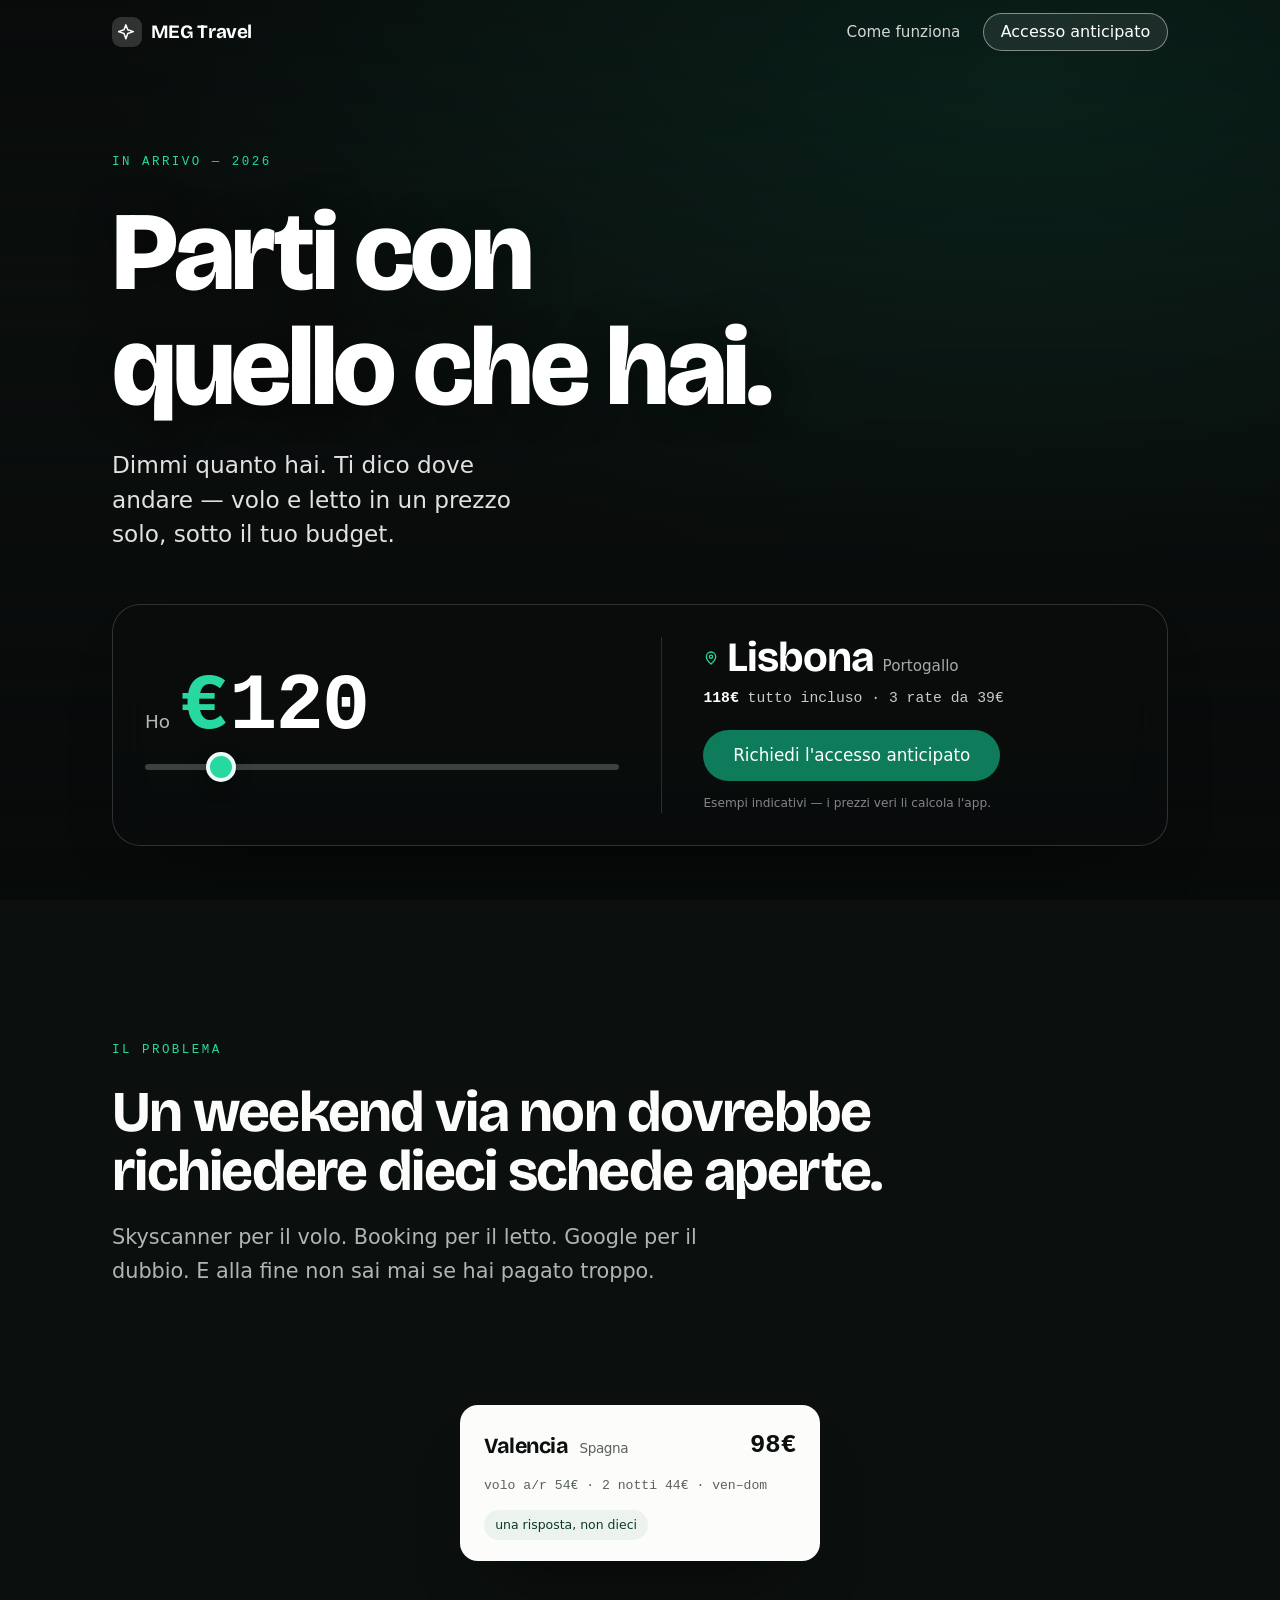
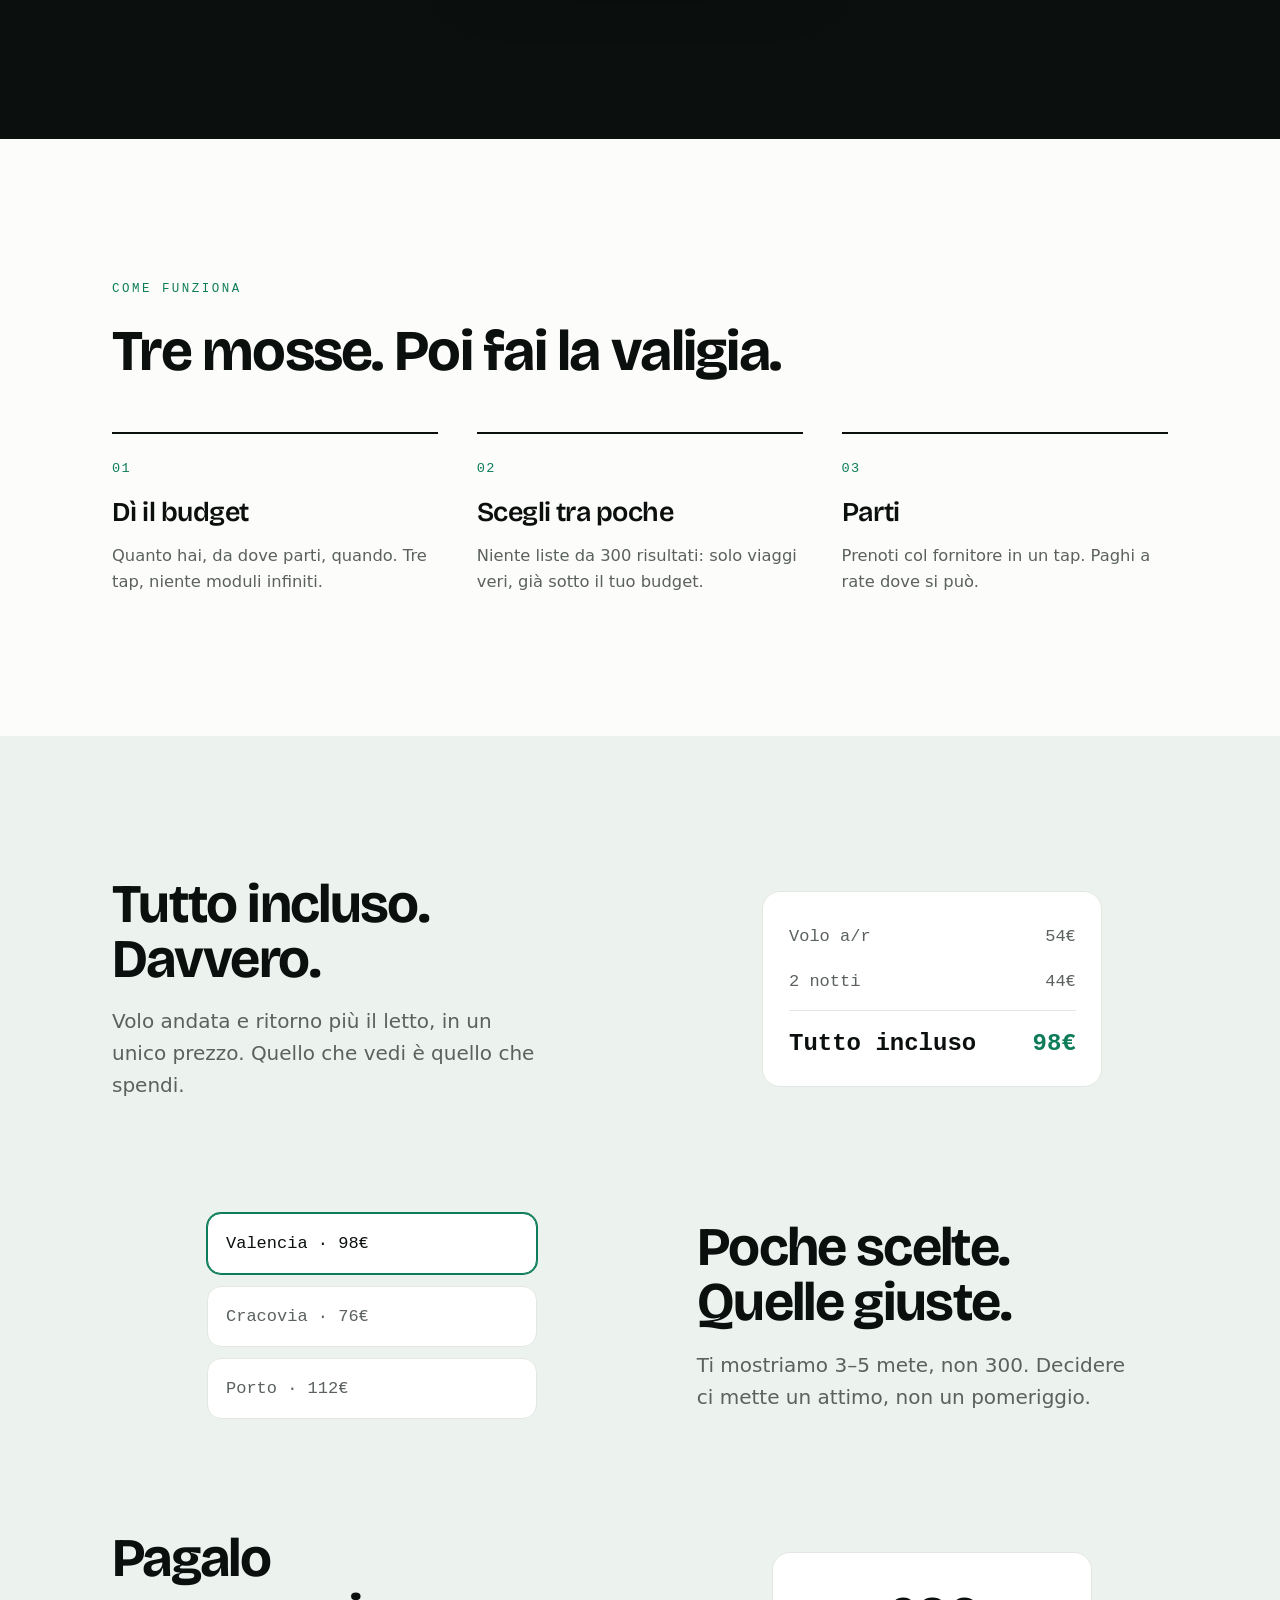
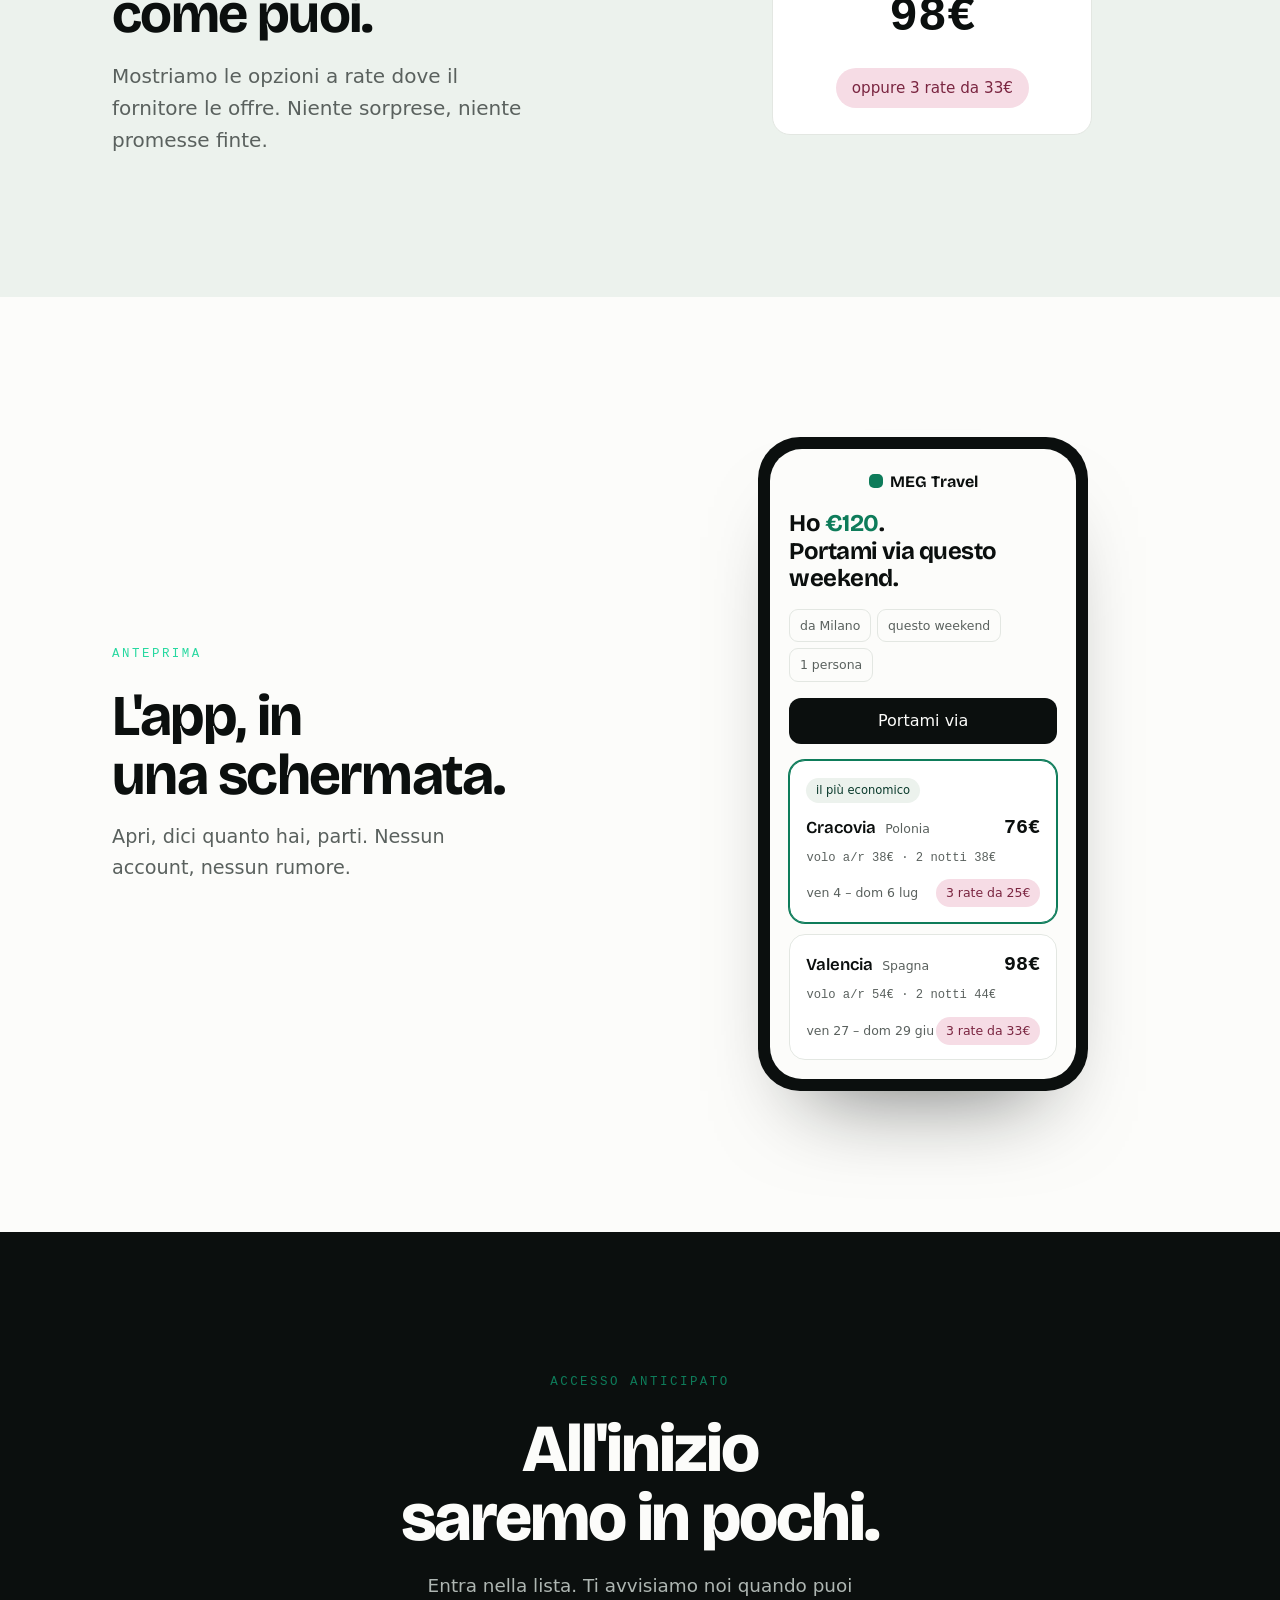
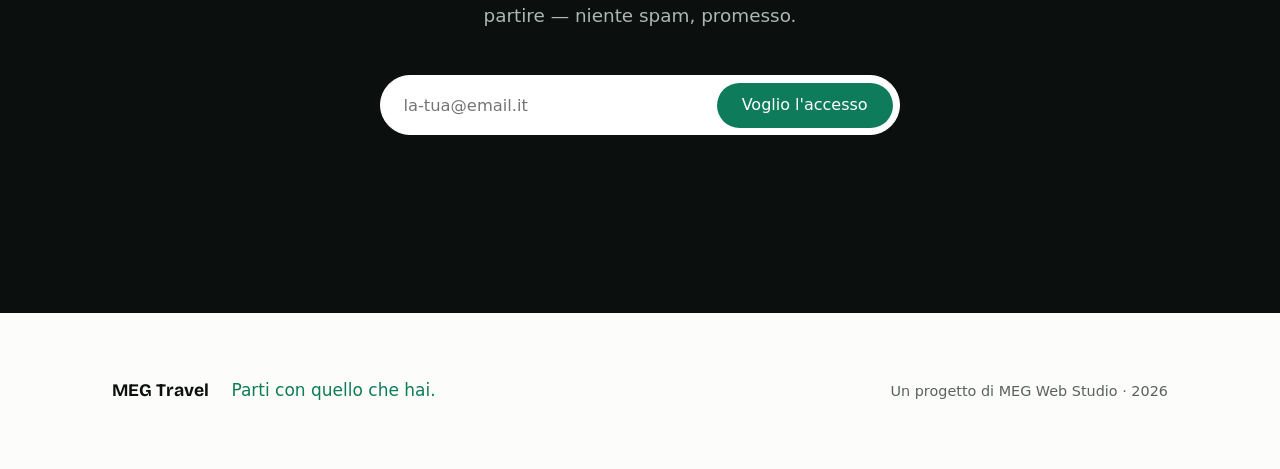
==== index.html @ f8bb0060 "MEG Travel landing (teaser)" ====
<!doctype html>
<html lang="it">
<head>
<meta charset="utf-8">
<meta name="viewport" content="width=device-width, initial-scale=1">
<title>MEG Travel — parti con quello che hai</title>
<meta name="description" content="Dimmi quanto hai e quando. Ti trovo dove andare: volo e letto in un prezzo solo, sotto il tuo budget. Anche a rate.">
<link rel="preconnect" href="https://fonts.googleapis.com">
<link rel="preconnect" href="https://fonts.gstatic.com" crossorigin>
<link href="https://fonts.googleapis.com/css2?family=Bricolage+Grotesque:opsz,wght@12..96,400;12..96,500;12..96,600;12..96,700;12..96,800&display=swap" rel="stylesheet">
<link rel="stylesheet" href="styles.css">
</head>
<body>
<a class="skip" href="#lista">Vai all'iscrizione</a>

<header class="nav" id="nav">
  <div class="container nav__inner">
    <a class="brand" href="#top" aria-label="MEG Travel, home">
      <span class="brand__mark" aria-hidden="true"><svg viewBox="0 0 24 24" width="18" height="18" fill="none" stroke="currentColor" stroke-width="2" stroke-linecap="round" stroke-linejoin="round"><path d="M10.5 2.5 13 9l7.5 2.5L13 14l-2.5 7L8 14 .5 11.5 8 9z"/></svg></span>
      <span class="brand__name">MEG&nbsp;Travel</span>
    </a>
    <nav class="nav__links">
      <a href="#come-funziona">Come funziona</a>
      <a class="btn btn--pill" href="#lista">Accesso anticipato</a>
    </nav>
  </div>
</header>

<main id="top">

  <section class="hero" aria-labelledby="hero-title">
    <div class="hero__bg" aria-hidden="true">
      <img class="hero__img" data-i="0" alt="" src="https://images.unsplash.com/photo-1719049811676-72c3409df39d?auto=format&fit=crop&w=1600&q=80">
      <img class="hero__img" data-i="1" alt="" src="https://images.unsplash.com/photo-1719401542194-95139aed215c?auto=format&fit=crop&w=1600&q=80">
      <img class="hero__img is-on" data-i="2" alt="" src="https://images.unsplash.com/photo-1748279944004-f1d733dc711b?auto=format&fit=crop&w=1600&q=80">
      <img class="hero__img" data-i="3" alt="" src="https://images.unsplash.com/photo-1603565816030-6b389eeb23cb?auto=format&fit=crop&w=1600&q=80">
      <img class="hero__img" data-i="4" alt="" src="https://images.unsplash.com/photo-1605182054023-17d71f44aa11?auto=format&fit=crop&w=1600&q=80">
      <img class="hero__img" data-i="5" alt="" src="https://images.unsplash.com/photo-1561642769-1bca263542e0?auto=format&fit=crop&w=1600&q=80">
      <div class="hero__scrim"></div>
    </div>

    <div class="hero__content container">
      <p class="eyebrow">In arrivo — 2026</p>
      <h1 class="hero__title" id="hero-title">Parti con<br>quello che hai.</h1>
      <p class="hero__lead">Dimmi quanto hai. Ti dico dove andare — volo e letto in un prezzo solo, sotto il tuo budget.</p>
    </div>

    <div class="hero__console container">
      <div class="console" aria-live="polite">
        <div class="console__left">
          <div class="console__budget">
            <span class="console__ho">Ho</span>
            <span class="console__amt"><span class="console__cur">€</span><span id="amt">120</span></span>
          </div>
          <input id="slider" class="console__slider" type="range" min="60" max="500" value="120" step="1" autocomplete="off" aria-label="Il tuo budget in euro">
        </div>
        <div class="console__right">
          <div class="console__dest">
            <span class="console__pin" aria-hidden="true">
              <svg viewBox="0 0 24 24" width="16" height="16" fill="none" stroke="currentColor" stroke-width="2" stroke-linecap="round" stroke-linejoin="round"><path d="M12 21s-7-6.2-7-11a7 7 0 0 1 14 0c0 4.8-7 11-7 11Z"/><circle cx="12" cy="10" r="2.4"/></svg>
            </span>
            <span class="console__city" id="city">Lisbona</span>
            <span class="console__country" id="country">Portogallo</span>
          </div>
          <div class="console__meta"><span class="console__allin" id="allin">118€</span> tutto incluso · <span id="rate">3 rate da 39€</span></div>
          <a class="btn btn--primary btn--big" href="#lista">Richiedi l'accesso anticipato</a>
          <p class="console__note">Esempi indicativi — i prezzi veri li calcola l'app.</p>
        </div>
      </div>
    </div>
  </section>

  <section class="pain" aria-labelledby="pain-title">
    <div class="container pain__inner">
      <p class="eyebrow eyebrow--light">Il problema</p>
      <h2 class="pain__title reveal" id="pain-title">Un weekend via non dovrebbe<br>richiedere dieci schede aperte.</h2>
      <p class="pain__body reveal">Skyscanner per il volo. Booking per il letto. Google per il dubbio.
        E alla fine non sai mai se hai pagato troppo.</p>

      <div class="collapse" id="collapse" aria-hidden="true">
        <div class="collapse__tabs">
          <span class="tab" style="--i:0">Skyscanner</span>
          <span class="tab" style="--i:1">Booking.com</span>
          <span class="tab" style="--i:2">Google Flights</span>
          <span class="tab" style="--i:3">Ryanair</span>
          <span class="tab" style="--i:4">Hostelworld</span>
          <span class="tab" style="--i:5">Maps</span>
        </div>
        <div class="collapse__card">
          <div class="mini">
            <div class="mini__city">Valencia <span>Spagna</span></div>
            <div class="mini__price">98€</div>
          </div>
          <div class="mini__meta">volo a/r 54€ · 2 notti 44€ · ven–dom</div>
          <div class="mini__tag">una risposta, non dieci</div>
        </div>
      </div>
    </div>
  </section>

  <section class="steps" id="come-funziona" aria-labelledby="steps-title">
    <div class="container">
      <p class="eyebrow reveal">Come funziona</p>
      <h2 class="section__title reveal" id="steps-title">Tre mosse. Poi fai la valigia.</h2>
      <ol class="steps__grid">
        <li class="step reveal">
          <span class="step__no">01</span>
          <h3 class="step__h">Dì il budget</h3>
          <p class="step__p">Quanto hai, da dove parti, quando. Tre tap, niente moduli infiniti.</p>
        </li>
        <li class="step reveal">
          <span class="step__no">02</span>
          <h3 class="step__h">Scegli tra poche</h3>
          <p class="step__p">Niente liste da 300 risultati: solo viaggi veri, già sotto il tuo budget.</p>
        </li>
        <li class="step reveal">
          <span class="step__no">03</span>
          <h3 class="step__h">Parti</h3>
          <p class="step__p">Prenoti col fornitore in un tap. Paghi a rate dove si può.</p>
        </li>
      </ol>
    </div>
  </section>

  <section class="features" aria-label="Cosa rende diverso MEG Travel">
    <div class="container features__list">
      <article class="feature reveal">
        <div class="feature__text">
          <h2 class="feature__h">Tutto incluso.<br>Davvero.</h2>
          <p class="feature__p">Volo andata e ritorno più il letto, in un unico prezzo.
            Quello che vedi è quello che spendi.</p>
        </div>
        <div class="feature__art" aria-hidden="true">
          <div class="pricecard">
            <div class="pricecard__row"><span>Volo a/r</span><span>54€</span></div>
            <div class="pricecard__row"><span>2 notti</span><span>44€</span></div>
            <div class="pricecard__sum"><span>Tutto incluso</span><span>98€</span></div>
          </div>
        </div>
      </article>

      <article class="feature feature--rev reveal">
        <div class="feature__text">
          <h2 class="feature__h">Poche scelte.<br>Quelle giuste.</h2>
          <p class="feature__p">Ti mostriamo 3–5 mete, non 300. Decidere ci mette un attimo,
            non un pomeriggio.</p>
        </div>
        <div class="feature__art" aria-hidden="true">
          <div class="stacklist">
            <span class="stacklist__row stacklist__row--on">Valencia · 98€</span>
            <span class="stacklist__row">Cracovia · 76€</span>
            <span class="stacklist__row">Porto · 112€</span>
          </div>
        </div>
      </article>

      <article class="feature reveal">
        <div class="feature__text">
          <h2 class="feature__h">Pagalo<br>come puoi.</h2>
          <p class="feature__p">Mostriamo le opzioni a rate dove il fornitore le offre.
            Niente sorprese, niente promesse finte.</p>
        </div>
        <div class="feature__art" aria-hidden="true">
          <div class="ratecard">
            <div class="ratecard__big">98€</div>
            <div class="ratecard__pill">oppure 3 rate da 33€</div>
          </div>
        </div>
      </article>
    </div>
  </section>

  <section class="showcase" aria-labelledby="showcase-title">
    <div class="container showcase__inner">
      <div class="showcase__copy">
        <p class="eyebrow eyebrow--light reveal">Anteprima</p>
        <h2 class="showcase__title reveal" id="showcase-title">L'app, in<br>una schermata.</h2>
        <p class="showcase__p reveal">Apri, dici quanto hai, parti. Nessun account, nessun rumore.</p>
      </div>

      <div class="phone reveal" aria-hidden="true">
        <div class="phone__screen">
          <div class="phone__head">
            <span class="phone__brand"><span class="phone__dot"></span> MEG Travel</span>
          </div>
          <p class="phone__hl">Ho <em>€120</em>.<br>Portami via questo weekend.</p>
          <div class="phone__pills">
            <span>da Milano</span><span>questo weekend</span><span>1 persona</span>
          </div>
          <button class="phone__go" type="button">Portami via</button>
          <div class="phone__results">
            <div class="trip trip--top">
              <span class="trip__tag">il più economico</span>
              <div class="trip__row"><span class="trip__city">Cracovia <i>Polonia</i></span><span class="trip__price">76€</span></div>
              <div class="trip__meta">volo a/r 38€ · 2 notti 38€</div>
              <div class="trip__foot"><span>ven 4 – dom 6 lug</span><span class="trip__rate">3 rate da 25€</span></div>
            </div>
            <div class="trip">
              <div class="trip__row"><span class="trip__city">Valencia <i>Spagna</i></span><span class="trip__price">98€</span></div>
              <div class="trip__meta">volo a/r 54€ · 2 notti 44€</div>
              <div class="trip__foot"><span>ven 27 – dom 29 giu</span><span class="trip__rate">3 rate da 33€</span></div>
            </div>
          </div>
        </div>
      </div>
    </div>
  </section>

  <section class="cta" id="lista" aria-labelledby="cta-title">
    <div class="container cta__inner">
      <p class="eyebrow reveal">Accesso anticipato</p>
      <h2 class="cta__title reveal" id="cta-title">All'inizio<br>saremo in pochi.</h2>
      <p class="cta__p reveal">Entra nella lista. Ti avvisiamo noi quando puoi partire — niente spam, promesso.</p>

      <form class="signup reveal" id="signup" novalidate>
        <div class="signup__field">
          <label class="sr-only" for="email">La tua email</label>
          <input id="email" name="email" type="email" inputmode="email" autocomplete="email"
                 placeholder="la-tua@email.it" required>
          <button class="btn btn--primary" type="submit">Voglio l'accesso</button>
        </div>
        <p class="signup__hint" id="signup-hint" role="status"></p>
      </form>
    </div>
  </section>
</main>

<footer class="foot">
  <div class="container foot__inner">
    <span class="foot__brand">MEG Travel</span>
    <span class="foot__tag">Parti con quello che hai.</span>
    <span class="foot__meta">Un progetto di MEG Web Studio · 2026</span>
  </div>
</footer>

<script src="app.js"></script>
</body>
</html>
---- styles.css ----
:root{
  --paper:#FCFCFA;
  --mist:#ECF2ED;
  --ink:#0B0F0E;
  --ink-soft:#5A615E;
  --line:#E3E7E2;
  --teal:#0E7C5A;
  --teal-bright:#27D8A0;
  --teal-ink:#0A3A2C;
  --blush:#F6DCE5;
  --blush-ink:#7A2540;

  --font-display:"Bricolage Grotesque",-apple-system,BlinkMacSystemFont,system-ui,sans-serif;
  --font-text:-apple-system,BlinkMacSystemFont,system-ui,"Segoe UI",Roboto,sans-serif;
  --font-mono:ui-monospace,"SF Mono","JetBrains Mono",Menlo,monospace;

  --container:1120px;
  --pad:clamp(1.25rem,5vw,2rem);
  --section-y:clamp(4.5rem,11vw,9rem);
  --r:18px;
  --r-lg:28px;
}

*{box-sizing:border-box;margin:0;padding:0}
html{scroll-behavior:smooth;-webkit-text-size-adjust:100%}
body{
  background:var(--paper);color:var(--ink);
  font-family:var(--font-text);font-size:17px;line-height:1.6;
  -webkit-font-smoothing:antialiased;text-rendering:optimizeLegibility;
  overflow-x:hidden;
}
a{color:inherit;text-decoration:none}
img,svg{display:block}
::selection{background:var(--teal);color:#fff}

.container{width:100%;max-width:var(--container);margin-inline:auto;padding-inline:var(--pad)}
.sr-only{position:absolute;width:1px;height:1px;padding:0;margin:-1px;overflow:hidden;clip:rect(0,0,0,0);white-space:nowrap;border:0}
.skip{position:absolute;left:-9999px;top:0;background:var(--ink);color:#fff;padding:.7rem 1rem;border-radius:0 0 var(--r) 0;z-index:200}
.skip:focus{left:0}

.eyebrow{
  font-family:var(--font-mono);font-size:.78rem;font-weight:500;
  letter-spacing:.2em;text-transform:uppercase;color:var(--teal);
  margin-bottom:1.4rem;
}
.eyebrow--light{color:var(--teal-bright)}

.section__title,.pain__title,.feature__h,.showcase__title,.cta__title,.hero__title{
  font-family:var(--font-display);font-weight:700;line-height:1.02;letter-spacing:-.03em;
}
.section__title{font-size:clamp(2rem,5.2vw,3.6rem);margin-bottom:.6rem}

:focus-visible{outline:2.5px solid var(--teal-bright);outline-offset:3px;border-radius:6px}

/* buttons */
.btn{
  display:inline-flex;align-items:center;justify-content:center;gap:.5rem;
  font-family:var(--font-text);font-size:1rem;font-weight:500;line-height:1;
  border:1px solid transparent;border-radius:999px;cursor:pointer;
  transition:transform .18s ease,background .18s ease,box-shadow .18s ease,color .18s ease;
}
.btn--pill{padding:.62rem 1.05rem;border-color:rgba(255,255,255,.45);background:rgba(255,255,255,.08);color:#fff}
.btn--pill:hover{background:#fff;color:var(--ink);border-color:#fff}
.btn--primary{background:var(--teal);color:#fff;padding:.85rem 1.5rem}
.btn--primary:hover{background:var(--teal-bright);color:var(--ink);transform:translateY(-2px)}
.btn--primary:active{transform:translateY(0)}
.btn--big{font-size:1.05rem;padding:1rem 1.8rem}

/* ---------- nav ---------- */
.nav{
  position:fixed;top:0;left:0;right:0;z-index:100;
  background:transparent;border-bottom:1px solid transparent;transition:background .3s ease,border-color .3s ease;
}
.nav__inner{display:flex;align-items:center;justify-content:space-between;height:64px}
.brand{display:inline-flex;align-items:center;gap:.55rem;font-family:var(--font-display);font-weight:700;letter-spacing:-.02em;font-size:1.18rem;color:#fff}
.brand__mark{display:grid;place-items:center;width:30px;height:30px;border-radius:9px;background:rgba(255,255,255,.16);color:#fff;backdrop-filter:blur(6px)}
.nav__links{display:flex;align-items:center;gap:1.4rem}
.nav__links>a:first-child{font-size:.95rem;color:rgba(255,255,255,.82)}
.nav__links>a:first-child:hover{color:#fff}
.nav.is-stuck{background:color-mix(in srgb,var(--paper) 82%,transparent);backdrop-filter:saturate(180%) blur(18px);border-bottom-color:var(--line)}
.nav.is-stuck .brand{color:var(--ink)}
.nav.is-stuck .brand__mark{background:var(--ink);color:var(--paper)}
.nav.is-stuck .nav__links>a:first-child{color:var(--ink-soft)}
.nav.is-stuck .btn--pill{border-color:var(--line);background:transparent;color:var(--ink)}
.nav.is-stuck .btn--pill:hover{background:var(--ink);color:var(--paper);border-color:var(--ink)}

/* ---------- hero (cinematic) ---------- */
.hero{
  position:relative;min-height:100svh;display:flex;flex-direction:column;
  justify-content:space-between;color:#fff;overflow:hidden;background:var(--ink);
}
.hero__bg{position:absolute;inset:0;z-index:0}
.hero__img{position:absolute;inset:0;width:100%;height:100%;object-fit:cover;opacity:0;transform:scale(1.06);transition:opacity 1.1s ease}
.hero__img.is-on{opacity:1;animation:kenburns 16s ease-out forwards}
@keyframes kenburns{from{transform:scale(1.04)}to{transform:scale(1.16)}}
.hero__scrim{position:absolute;inset:0;background:
  radial-gradient(120% 90% at 80% 10%,rgba(14,124,90,.18),transparent 60%),
  linear-gradient(180deg,rgba(7,10,9,.62) 0%,rgba(7,10,9,.12) 32%,rgba(7,10,9,.55) 68%,rgba(7,10,9,.94) 100%)}

.hero__content{position:relative;z-index:2;padding-top:clamp(7rem,17vh,11rem)}
.hero .eyebrow{color:var(--teal-bright)}
.hero__title{font-size:clamp(3rem,9vw,7rem);font-weight:800;text-shadow:0 2px 40px rgba(0,0,0,.35)}
.hero__lead{max-width:30ch;margin-top:1.5rem;font-size:clamp(1.1rem,2.2vw,1.45rem);color:rgba(255,255,255,.88);line-height:1.5}

/* console */
.hero__console{position:relative;z-index:2;padding-bottom:clamp(2rem,6vh,4rem)}
.console{
  display:grid;grid-template-columns:1fr 1fr;gap:clamp(1.2rem,4vw,2.6rem);
  align-items:center;
  background:rgba(12,16,15,.42);border:1px solid rgba(255,255,255,.16);
  border-radius:var(--r-lg);padding:clamp(1.3rem,3.5vw,2rem);
  backdrop-filter:saturate(140%) blur(18px);-webkit-backdrop-filter:saturate(140%) blur(18px);
  box-shadow:0 40px 80px -50px rgba(0,0,0,.8);
}
.console__budget{display:flex;align-items:baseline;gap:.6rem}
.console__ho{font-size:1.15rem;color:rgba(255,255,255,.7)}
.console__amt{font-family:var(--font-mono);font-weight:700;letter-spacing:-.02em;font-size:clamp(3.2rem,9vw,5rem);line-height:.9;font-variant-numeric:tabular-nums}
.console__cur{color:var(--teal-bright);margin-right:.04em}
.console__slider{width:100%;margin-top:1.3rem;-webkit-appearance:none;appearance:none;height:6px;border-radius:999px;background:rgba(255,255,255,.22);cursor:pointer}
.console__slider::-webkit-slider-thumb{-webkit-appearance:none;appearance:none;width:30px;height:30px;border-radius:50%;background:var(--teal-bright);border:4px solid rgba(255,255,255,.92);box-shadow:0 6px 18px -4px rgba(0,0,0,.6);transition:transform .12s ease}
.console__slider::-webkit-slider-thumb:hover{transform:scale(1.08)}
.console__slider::-moz-range-thumb{width:26px;height:26px;border-radius:50%;background:var(--teal-bright);border:4px solid #fff}

.console__right{border-left:1px solid rgba(255,255,255,.14);padding-left:clamp(1.2rem,4vw,2.6rem)}
.console__dest{display:flex;align-items:baseline;gap:.5rem;flex-wrap:wrap}
.console__pin{color:var(--teal-bright);align-self:center}
.console__city{font-family:var(--font-display);font-weight:700;font-size:clamp(1.8rem,5vw,2.6rem);letter-spacing:-.02em;line-height:1;transition:opacity .25s ease,transform .25s ease}
.console__country{font-size:.95rem;color:rgba(255,255,255,.65)}
.console__meta{font-family:var(--font-mono);font-size:.92rem;color:rgba(255,255,255,.78);margin:.55rem 0 1.2rem;font-variant-numeric:tabular-nums;transition:opacity .25s ease}
.console__allin{color:#fff;font-weight:700}
.console__note{font-size:.76rem;color:rgba(255,255,255,.5);margin-top:.8rem}
.is-flip{opacity:0;transform:translateY(8px)}

/* ---------- pain (dark) ---------- */
.pain{background:var(--ink);color:var(--paper);padding-block:var(--section-y)}
.pain__title{font-size:clamp(1.9rem,5.4vw,3.6rem);font-weight:700}
.pain__body{max-width:46ch;margin-top:1.3rem;color:#AEB6B2;font-size:clamp(1.05rem,2.2vw,1.3rem)}
.collapse{position:relative;margin-top:clamp(3rem,8vw,5rem);min-height:230px;display:grid;place-items:center}
.collapse__tabs{position:absolute;inset:0;display:flex;flex-wrap:wrap;gap:.7rem;justify-content:center;align-content:center;transition:opacity .7s ease,filter .7s ease,transform .7s ease}
.tab{font-family:var(--font-mono);font-size:.85rem;color:#C9D0CC;border:1px solid #2A312E;border-radius:10px;padding:.6rem .9rem;background:#121817;transition:transform .6s cubic-bezier(.6,0,.2,1),opacity .6s ease;transition-delay:calc(var(--i) * 40ms)}
.collapse__card{background:var(--paper);color:var(--ink);border-radius:var(--r);padding:1.3rem 1.5rem;width:min(100%,360px);box-shadow:0 40px 70px -40px rgba(0,0,0,.6);opacity:0;transform:scale(.9);transition:opacity .6s ease .25s,transform .6s cubic-bezier(.34,1.3,.5,1) .25s}
.is-collapsed .collapse__tabs{opacity:0;filter:blur(6px);transform:scale(.82)}
.is-collapsed .collapse__card{opacity:1;transform:scale(1)}
.mini{display:flex;align-items:center;justify-content:space-between;gap:1rem}
.mini__city{font-family:var(--font-display);font-weight:700;font-size:1.35rem;letter-spacing:-.02em}
.mini__city span{font-family:var(--font-text);font-weight:400;font-size:.85rem;color:var(--ink-soft);margin-left:.4rem}
.mini__price{font-family:var(--font-mono);font-weight:700;font-size:1.6rem}
.mini__meta{font-family:var(--font-mono);font-size:.82rem;color:var(--ink-soft);margin-top:.5rem}
.mini__tag{display:inline-block;margin-top:.9rem;font-size:.78rem;color:var(--teal-ink);background:var(--mist);border-radius:999px;padding:.3rem .7rem}

/* ---------- steps ---------- */
.steps{padding-block:var(--section-y)}
.steps__grid{list-style:none;display:grid;grid-template-columns:repeat(3,1fr);gap:clamp(1.2rem,3vw,2.4rem);margin-top:clamp(2rem,5vw,3.2rem)}
.step{border-top:2px solid var(--ink);padding-top:1.2rem}
.step__no{font-family:var(--font-mono);font-size:.85rem;color:var(--teal);letter-spacing:.1em}
.step__h{font-family:var(--font-display);font-weight:600;font-size:clamp(1.3rem,2.6vw,1.7rem);letter-spacing:-.02em;margin:.7rem 0 .5rem}
.step__p{color:var(--ink-soft);font-size:1.02rem}

/* ---------- features ---------- */
.features{padding-block:var(--section-y);background:var(--mist)}
.features__list{display:flex;flex-direction:column;gap:clamp(3.5rem,9vw,7rem)}
.feature{display:grid;grid-template-columns:1.05fr .95fr;gap:clamp(1.5rem,5vw,4rem);align-items:center}
.feature--rev .feature__text{order:2}
.feature__h{font-size:clamp(2rem,5vw,3.4rem);font-weight:700}
.feature__p{margin-top:1.1rem;color:var(--ink-soft);font-size:clamp(1.05rem,2vw,1.25rem);max-width:34ch}
.feature__art{display:grid;place-items:center}

.pricecard{width:min(100%,340px);background:#fff;border:1px solid var(--line);border-radius:var(--r);padding:1.4rem 1.6rem;font-family:var(--font-mono);font-variant-numeric:tabular-nums}
.pricecard__row{display:flex;justify-content:space-between;color:var(--ink-soft);padding:.55rem 0}
.pricecard__sum{display:flex;justify-content:space-between;align-items:baseline;border-top:1px solid var(--line);margin-top:.4rem;padding-top:.9rem;font-weight:700;font-size:1.5rem}
.pricecard__sum span:last-child{color:var(--teal)}

.stacklist{width:min(100%,330px);display:flex;flex-direction:column;gap:.7rem}
.stacklist__row{font-family:var(--font-mono);background:#fff;border:1px solid var(--line);border-radius:14px;padding:1rem 1.1rem;color:var(--ink-soft)}
.stacklist__row--on{border-color:var(--teal);color:var(--ink);box-shadow:0 0 0 1px var(--teal)}

.ratecard{width:min(100%,320px);background:#fff;border:1px solid var(--line);border-radius:var(--r);padding:1.6rem;text-align:center}
.ratecard__big{font-family:var(--font-mono);font-weight:700;font-size:3rem}
.ratecard__pill{display:inline-block;margin-top:.8rem;background:var(--blush);color:var(--blush-ink);border-radius:999px;padding:.5rem 1rem;font-size:.95rem}

/* ---------- showcase ---------- */
.showcase{padding-block:var(--section-y)}
.showcase__inner{display:grid;grid-template-columns:1fr 1fr;gap:clamp(2rem,6vw,5rem);align-items:center}
.showcase__title{font-size:clamp(2rem,5vw,3.6rem);font-weight:700;margin-top:.4rem}
.showcase__p{margin-top:1.1rem;color:var(--ink-soft);font-size:1.2rem;max-width:30ch}
.phone{justify-self:center;width:min(100%,330px);background:var(--ink);border-radius:42px;padding:12px;box-shadow:0 50px 90px -50px rgba(11,15,14,.6)}
.phone__screen{background:var(--paper);border-radius:32px;padding:1.2rem;overflow:hidden}
.phone__head{display:flex;justify-content:center;margin-bottom:1rem}
.phone__brand{display:inline-flex;align-items:center;gap:.45rem;font-family:var(--font-display);font-weight:700;font-size:1rem}
.phone__dot{width:14px;height:14px;border-radius:5px;background:var(--teal)}
.phone__hl{font-family:var(--font-display);font-weight:700;font-size:1.5rem;line-height:1.15;letter-spacing:-.02em}
.phone__hl em{font-style:normal;color:var(--teal)}
.phone__pills{display:flex;flex-wrap:wrap;gap:.4rem;margin:1rem 0}
.phone__pills span{font-size:.78rem;color:var(--ink-soft);border:1px solid var(--line);border-radius:9px;padding:.35rem .6rem}
.phone__go{width:100%;border:none;border-radius:12px;background:var(--ink);color:var(--paper);font-family:var(--font-text);font-weight:500;font-size:1rem;padding:.85rem;cursor:pointer}
.phone__results{margin-top:1rem;display:flex;flex-direction:column;gap:.7rem}
.trip{background:#fff;border:1px solid var(--line);border-radius:16px;padding:.9rem 1rem}
.trip--top{border-color:var(--teal);box-shadow:0 0 0 1px var(--teal)}
.trip__tag{display:inline-block;font-size:.72rem;color:var(--teal-ink);background:var(--mist);border-radius:999px;padding:.22rem .6rem;margin-bottom:.55rem}
.trip__row{display:flex;justify-content:space-between;align-items:baseline}
.trip__city{font-family:var(--font-display);font-weight:600;font-size:1.05rem}
.trip__city i{font-style:normal;font-family:var(--font-text);font-weight:400;font-size:.78rem;color:var(--ink-soft);margin-left:.3rem}
.trip__price{font-family:var(--font-mono);font-weight:700;font-size:1.25rem}
.trip__meta{font-family:var(--font-mono);font-size:.76rem;color:var(--ink-soft);margin-top:.3rem}
.trip__foot{display:flex;justify-content:space-between;align-items:center;margin-top:.7rem;font-size:.78rem;color:var(--ink-soft)}
.trip__rate{background:var(--blush);color:var(--blush-ink);border-radius:999px;padding:.25rem .6rem}

/* ---------- cta ---------- */
.cta{padding-block:var(--section-y);background:var(--ink);color:var(--paper);text-align:center}
.cta__inner{display:flex;flex-direction:column;align-items:center}
.cta__title{font-size:clamp(2.2rem,6vw,4.2rem);font-weight:800}
.cta__p{margin-top:1.2rem;color:#AEB6B2;max-width:42ch;font-size:1.15rem}
.signup{margin-top:clamp(2rem,5vw,2.8rem);width:min(100%,520px)}
.signup__field{display:flex;gap:.6rem;background:#fff;border-radius:999px;padding:.4rem;border:1px solid #fff}
.signup input{flex:1;min-width:0;border:none;background:transparent;font-family:var(--font-text);font-size:1.02rem;padding:.7rem 1rem;color:var(--ink)}
.signup input:focus{outline:none}
.signup .btn--primary{flex:none}
.signup__hint{min-height:1.4rem;margin-top:.9rem;font-size:.9rem;color:#AEB6B2}
.signup__hint.is-ok{color:var(--teal-bright)}
.signup__hint.is-err{color:#F0A6A6}
.signup.is-done .signup__field{display:none}

/* ---------- footer ---------- */
.foot{padding-block:clamp(2.5rem,6vw,4rem)}
.foot__inner{display:flex;flex-wrap:wrap;align-items:baseline;gap:.6rem 1.4rem}
.foot__brand{font-family:var(--font-display);font-weight:700;font-size:1.1rem}
.foot__tag{color:var(--teal)}
.foot__meta{color:var(--ink-soft);font-size:.9rem;margin-left:auto}

/* ---------- reveal ---------- */
.reveal{opacity:0;transform:translateY(22px);transition:opacity .7s cubic-bezier(.2,.6,.2,1),transform .7s cubic-bezier(.2,.6,.2,1)}
.reveal.in{opacity:1;transform:none}

/* ---------- responsive ---------- */
@media (max-width:860px){
  .console{grid-template-columns:1fr;gap:1.4rem}
  .console__right{border-left:none;border-top:1px solid rgba(255,255,255,.14);padding-left:0;padding-top:1.4rem}
  .feature,.showcase__inner{grid-template-columns:1fr}
  .feature--rev .feature__text{order:0}
  .feature__art,.showcase .phone{order:-1}
  .showcase__copy{text-align:center}
  .showcase__p{margin-inline:auto}
}
@media (max-width:620px){
  .steps__grid{grid-template-columns:1fr;gap:1.6rem}
  .nav__links>a:first-child{display:none}
  .signup__field{flex-direction:column;border-radius:20px}
  .signup .btn--primary{width:100%}
}

@media (prefers-reduced-motion:reduce){
  *{scroll-behavior:auto!important}
  .reveal{opacity:1!important;transform:none!important;transition:none!important}
  .hero__img.is-on{animation:none!important}
  .btn,.console__city,.collapse__tabs,.collapse__card{transition:none!important}
}
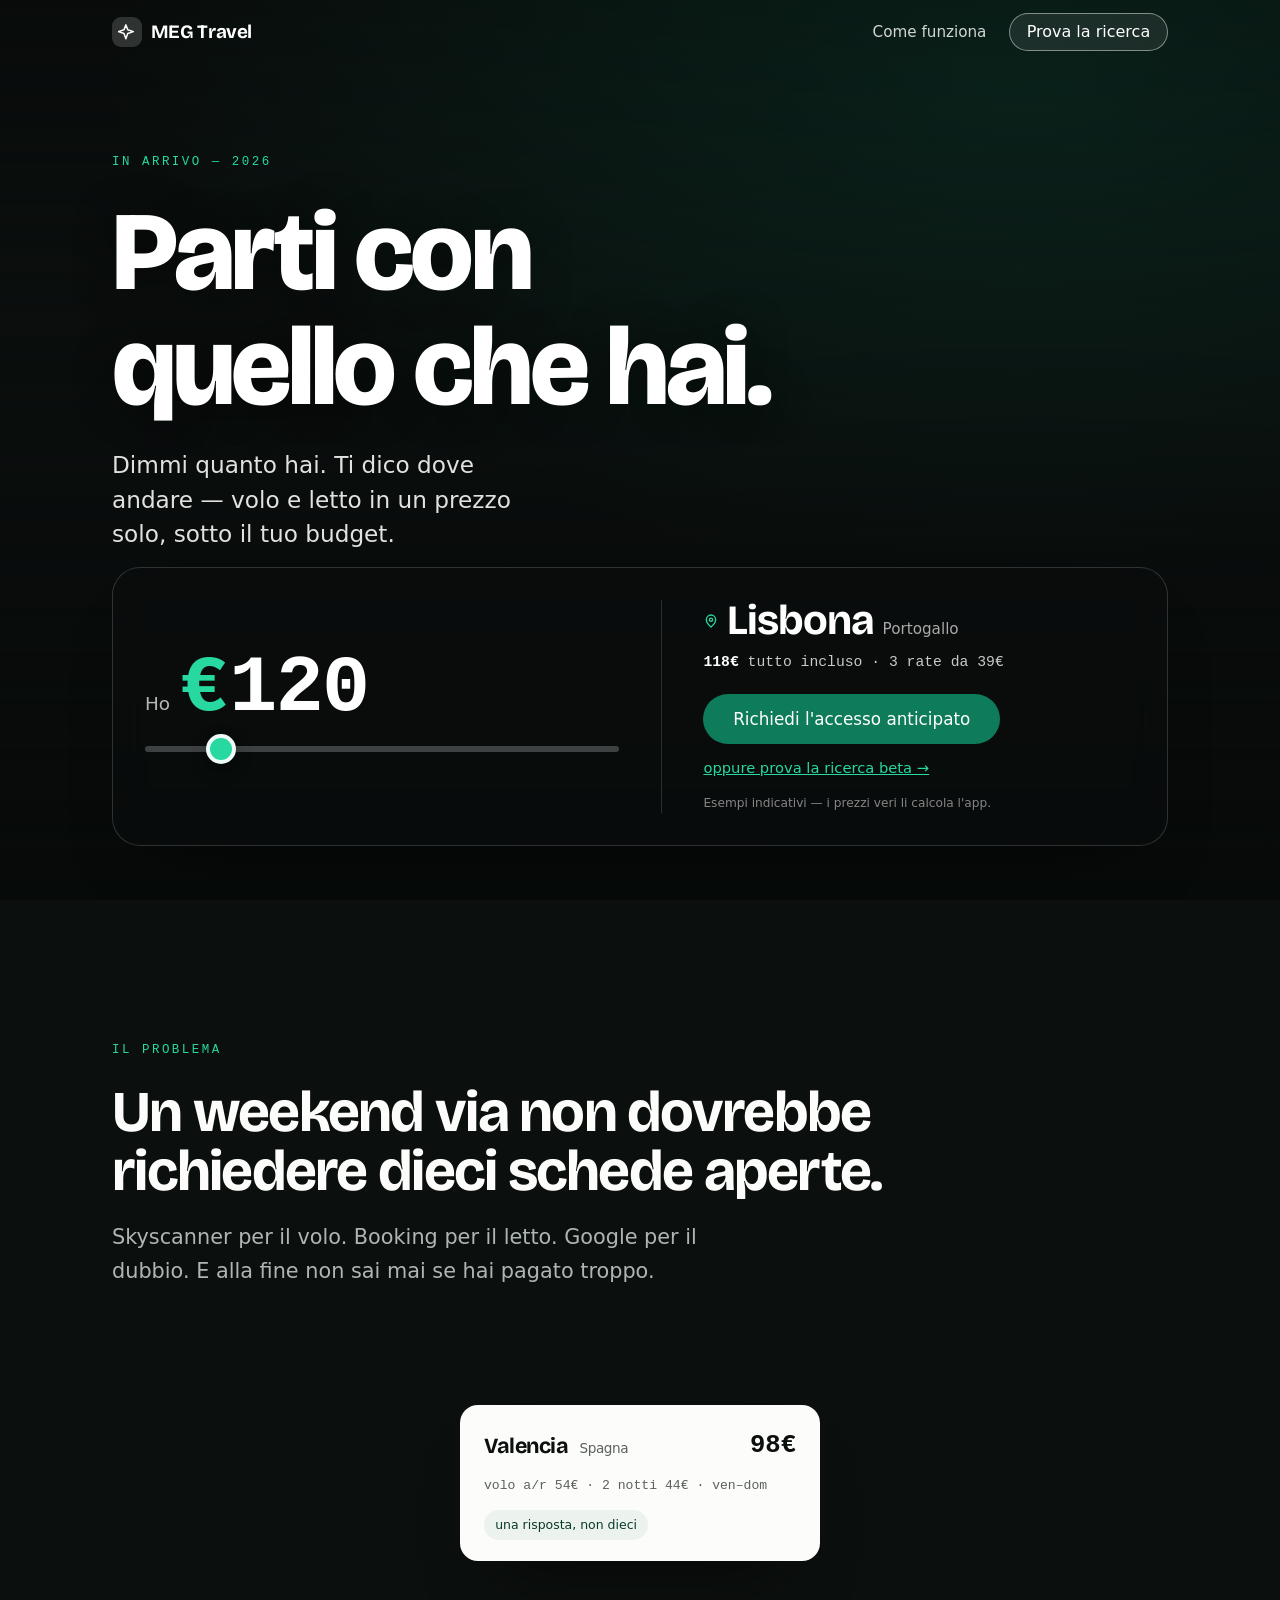
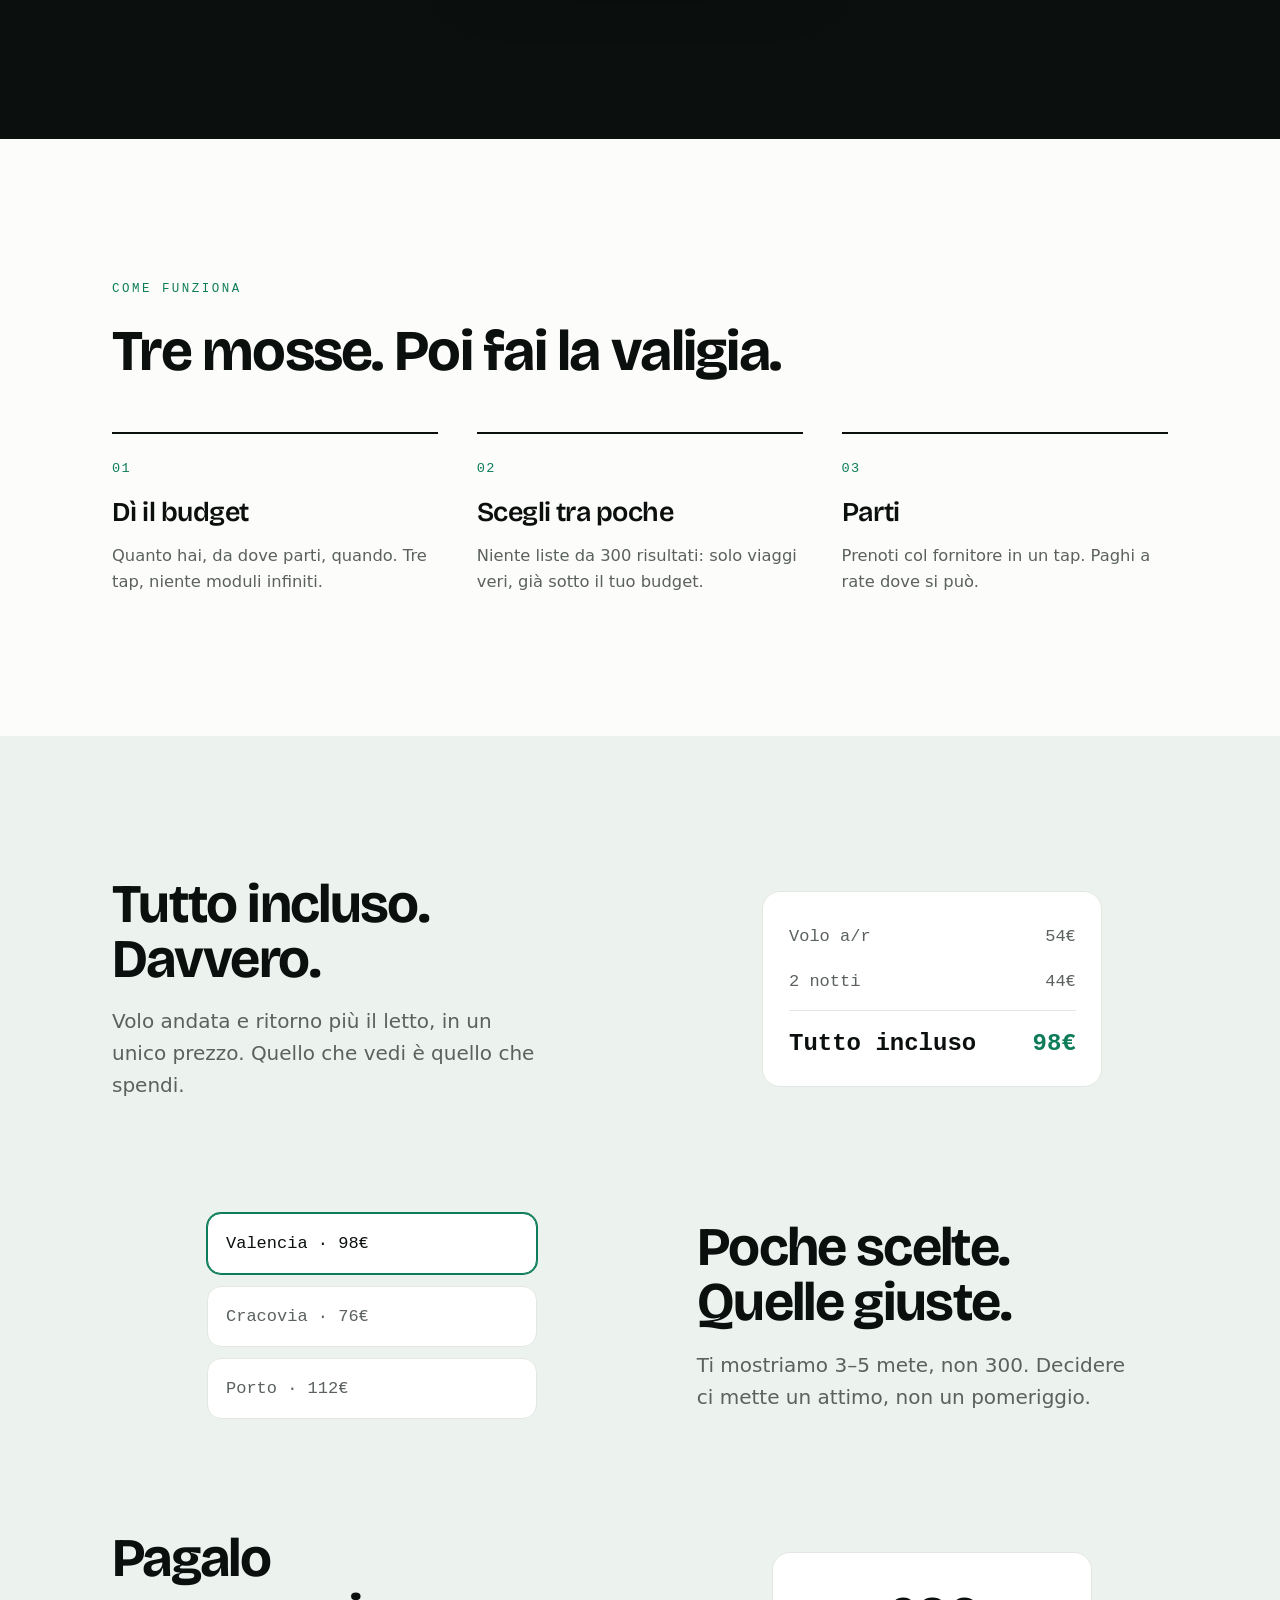
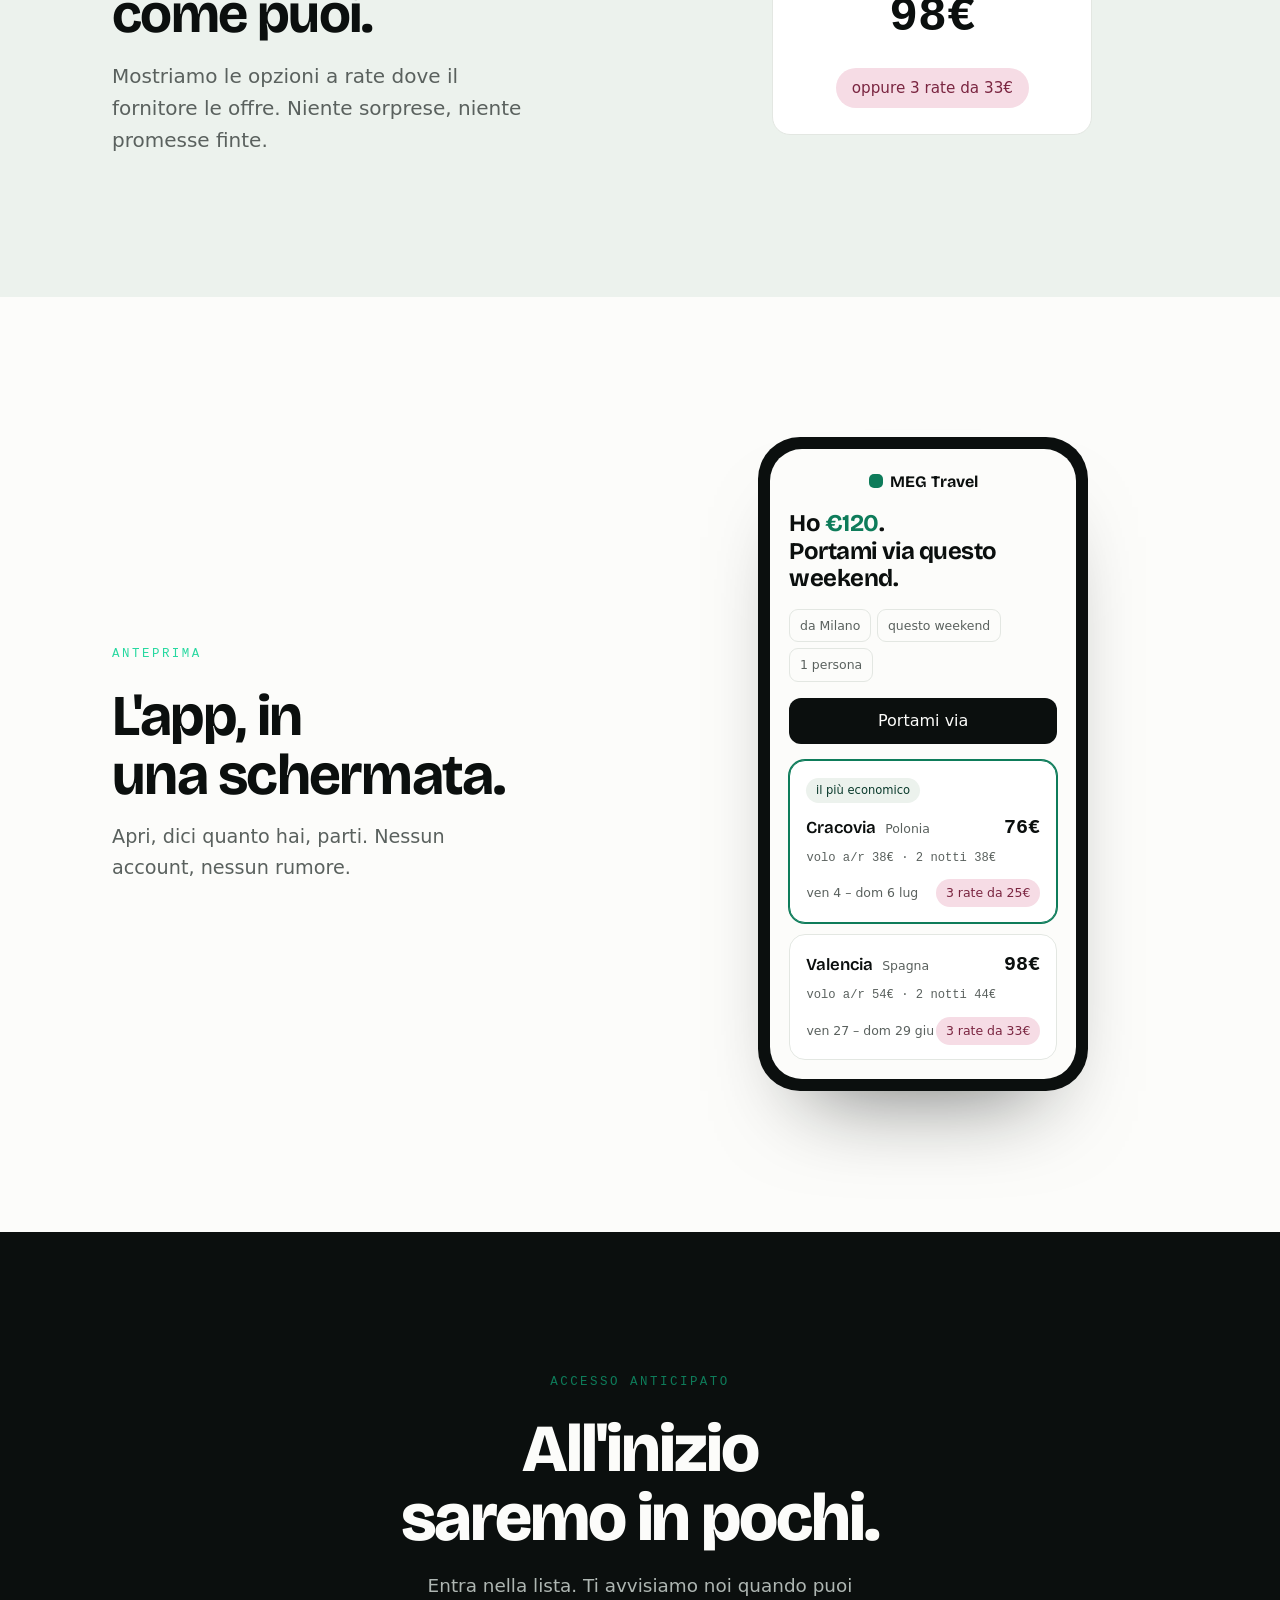
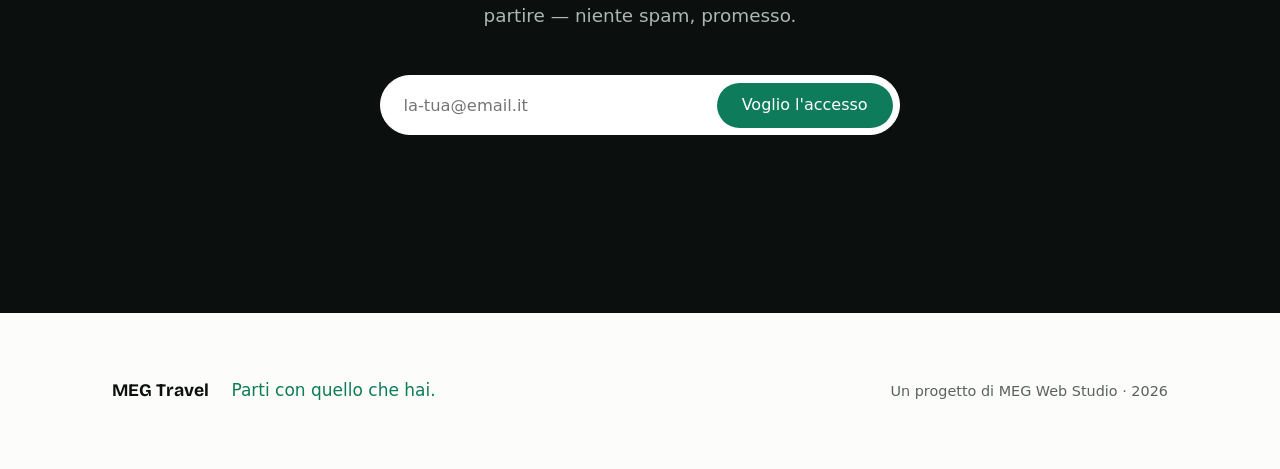
==== commit 75740da7: "Add real hotel search page" ====
--- a/index.html
+++ b/index.html
@@ -21,7 +21,7 @@
     </a>
     <nav class="nav__links">
       <a href="#come-funziona">Come funziona</a>
-      <a class="btn btn--pill" href="#lista">Accesso anticipato</a>
+      <a class="btn btn--pill" href="cerca.html">Prova la ricerca</a>
     </nav>
   </div>
 </header>
@@ -64,6 +64,7 @@
           </div>
           <div class="console__meta"><span class="console__allin" id="allin">118€</span> tutto incluso · <span id="rate">3 rate da 39€</span></div>
           <a class="btn btn--primary btn--big" href="#lista">Richiedi l'accesso anticipato</a>
+          <a class="console__try" href="cerca.html" style="display:inline-block;margin-top:.7rem;color:var(--teal-bright);font-size:.92rem;text-decoration:underline">oppure prova la ricerca beta →</a>
           <p class="console__note">Esempi indicativi — i prezzi veri li calcola l'app.</p>
         </div>
       </div>
